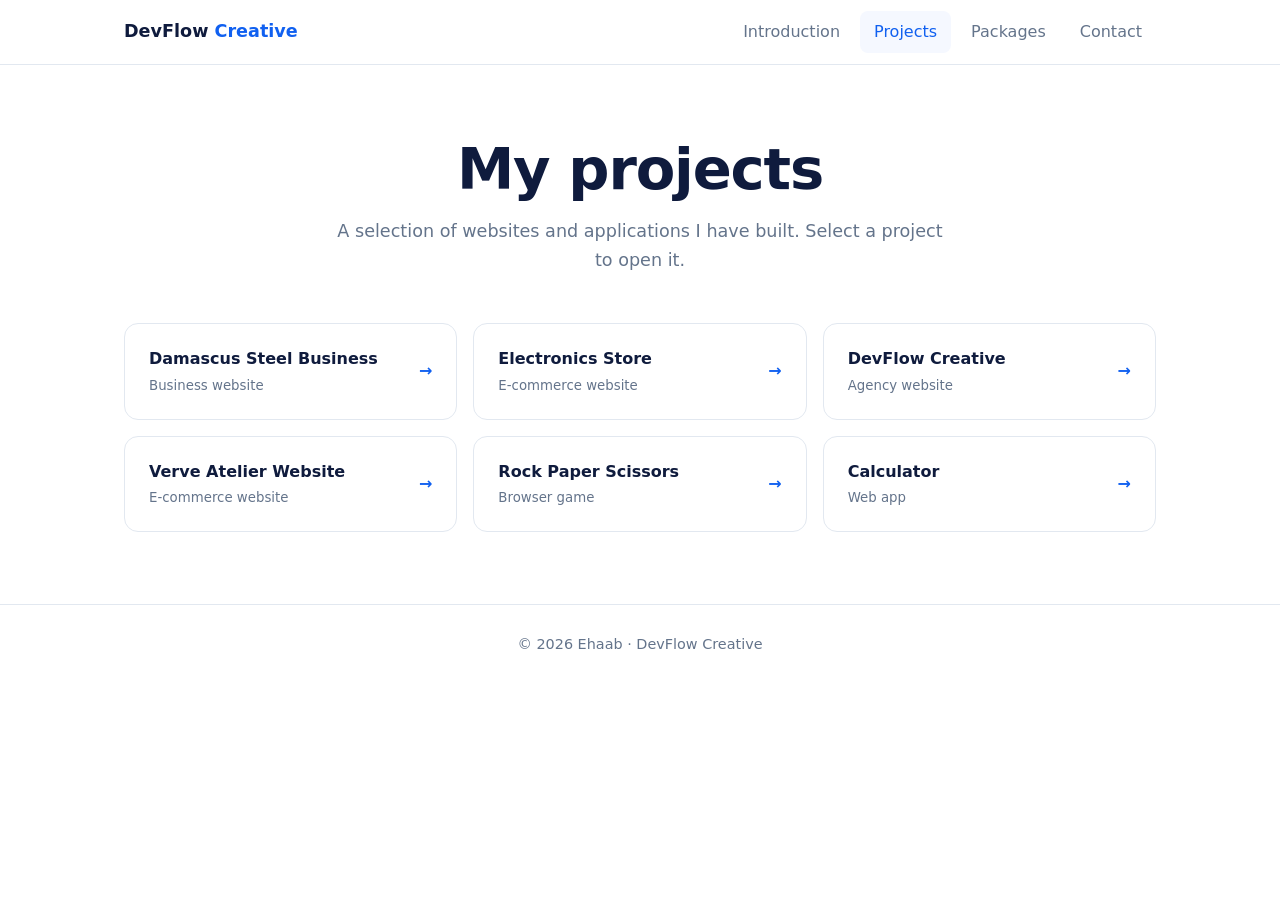
==== projects.html @ 433a0afb "Add files via upload" ====
<!DOCTYPE html>
<html lang="en">

<head>
    <meta charset="UTF-8">
    <meta name="viewport" content="width=device-width, initial-scale=1">
    <title>Projects | Ehaab - Software Engineer</title>
    <meta name="description" content="Selected projects by Ehaab.">
    <link rel="stylesheet" href="style.css">
</head>

<body>
    <header>
        <div class="wrap bar">
            <a class="logo" href="index.html">DevFlow <span>Creative</span></a>
            <input type="checkbox" id="menu" aria-label="Toggle menu">
            <label class="burger" for="menu"><i></i><i></i><i></i></label>
            <nav>
                <ul>
                    <li><a href="index.html">Introduction</a></li>
                    <li><a href="projects.html" class="active">Projects</a></li>
                    <li><a href="packages.html">Packages</a></li>
                    <li><a href="contact.html">Contact</a></li>
                </ul>
            </nav>
        </div>
    </header>
    <main>
        <section class="page">
            <div class="wrap">
                <div class="page-head">
                    <h1 class="rise">My projects</h1>
                    <p class="lead rise d2">A selection of websites and applications I have built. Select a project to
                        open it.</p>
                </div>
                <div class="projects">
                    
                    <a class="project" href="https://ecoderbro.github.io/damascus-swords-Blades/index.html"><span>Damascus Steel Business<small>Business website</small></span><b
                            aria-hidden="true">&rarr;</b></a>
                    <a class="project" href="https://ecoderbro.github.io/electronic-store-another-one/"><span>Electronics Store<small>E-commerce website</small></span><b
                            aria-hidden="true">&rarr;</b></a>
                    <a class="project" href="https://ecoderbro.github.io/dev-flow-ecom/index.html"><span>DevFlow Creative<small>Agency website</small></span><b
                            aria-hidden="true">&rarr;</b></a>
                    <a class="project" href="https://ecoderbro.github.io/Verve-Atelier/"><span>Verve Atelier Website<small>E-commerce website</small></span><b
                            aria-hidden="true">&rarr;</b></a>
                    <a class="project" href="https://ecoderbro.github.io/FRONTEND-1-rock-paper-scissors_project/"><span>Rock Paper Scissors<small>Browser game</small></span><b
                            aria-hidden="true">&rarr;</b></a>
                    <a class="project" href="https://ecoderbro.github.io/frontend-calculator/"><span>Calculator<small>Web app</small></span><b
                            aria-hidden="true">&rarr;</b></a>
                </div>
            </div>
        </section>
    </main>
    <footer>
        <div class="wrap">&copy; 2026 Ehaab &middot; DevFlow Creative</div>
    </footer>
</body>

</html>
---- style.css ----
:root {
    --navy: #0f1b3d;
    --text: #334155;
    --muted: #64748b;
    --blue: #1060f0;
    --indigo: #4f46e5;
    --bg: #fff;
    --soft: #f5f8ff;
    --line: #e2e8f0
}

* {
    box-sizing: border-box;
    margin: 0;
    padding: 0
}

html {
    scroll-behavior: smooth
}

body {
    font-family: "Segoe UI", system-ui, -apple-system, Roboto, Helvetica, Arial, sans-serif;
    color: var(--text);
    background: var(--bg);
    line-height: 1.65
}

a {
    color: inherit;
    text-decoration: none
}

:focus-visible {
    outline: 3px solid var(--blue);
    outline-offset: 3px;
    border-radius: 6px
}

.wrap {
    max-width: 1080px;
    margin: 0 auto;
    padding: 0 24px
}

/* header / nav (pure CSS mobile menu) */
header {
    position: sticky;
    top: 0;
    z-index: 10;
    background: rgba(255, 255, 255, .94);
    backdrop-filter: blur(8px);
    border-bottom: 1px solid var(--line)
}

.bar {
    display: flex;
    align-items: center;
    justify-content: space-between;
    height: 64px
}

.logo {
    font-weight: 700;
    color: var(--navy);
    font-size: 1.1rem
}

.logo span {
    color: var(--blue)
}

nav ul {
    display: flex;
    gap: 6px;
    list-style: none
}

nav a {
    display: block;
    padding: 8px 14px;
    border-radius: 8px;
    font-weight: 500;
    color: var(--muted);
    transition: color .2s, background .2s
}

nav a:hover {
    color: var(--navy);
    background: var(--soft)
}

nav a.active {
    color: var(--blue);
    background: var(--soft)
}

#menu,
.burger {
    display: none
}

.burger {
    cursor: pointer;
    width: 40px;
    height: 40px;
    align-items: center;
    justify-content: center;
    flex-direction: column;
    gap: 5px
}

.burger i {
    display: block;
    width: 22px;
    height: 2px;
    background: var(--navy);
    transition: transform .25s, opacity .25s
}

@media(max-width:720px) {
    .burger {
        display: flex
    }

    nav {
        position: absolute;
        top: 64px;
        left: 0;
        right: 0;
        background: #fff;
        border-bottom: 1px solid var(--line);
        max-height: 0;
        overflow: hidden;
        transition: max-height .3s
    }

    nav ul {
        flex-direction: column;
        padding: 8px 24px 16px
    }

    #menu:checked~nav {
        max-height: 320px
    }

    #menu:checked~.burger i:nth-child(1) {
        transform: translateY(7px) rotate(45deg)
    }

    #menu:checked~.burger i:nth-child(2) {
        opacity: 0
    }

    #menu:checked~.burger i:nth-child(3) {
        transform: translateY(-7px) rotate(-45deg)
    }
}

/* shared */
h1,
h2,
h3 {
    color: var(--navy);
    line-height: 1.15;
    letter-spacing: -.02em
}

h1 {
    font-size: clamp(2.2rem, 5.5vw, 3.6rem)
}

h2 {
    font-size: clamp(1.7rem, 4vw, 2.4rem)
}

.blue {
    color: var(--blue)
}

.lead {
    font-size: 1.1rem;
    color: var(--muted);
    max-width: 56ch
}

.page {
    padding: 72px 0
}

.page-head {
    text-align: center;
    margin-bottom: 48px
}

.page-head .lead {
    margin: 14px auto 0
}

.btn {
    display: inline-block;
    padding: 12px 24px;
    border-radius: 10px;
    font-weight: 600;
    border: 1px solid var(--line);
    background: #fff;
    color: var(--navy);
    transition: transform .2s, background .2s, box-shadow .2s
}

.btn:hover {
    transform: translateY(-2px);
    box-shadow: 0 6px 16px rgba(15, 27, 61, .1)
}

.btn.primary {
    background: var(--blue);
    border-color: var(--blue);
    color: #fff
}

.btn.primary:hover {
    background: #0c4fcc
}

footer {
    border-top: 1px solid var(--line);
    padding: 28px 0;
    text-align: center;
    color: var(--muted);
    font-size: .9rem
}

/* the one page-load moment: hero */
@keyframes rise {
    from {
        opacity: 0;
        transform: translateY(16px)
    }

    to {
        opacity: 1;
        transform: none
    }
}

.rise {
    animation: rise .7s ease both
}

.rise.d2 {
    animation-delay: .12s
}

.rise.d3 {
    animation-delay: .24s
}

/* intro */
.hero {
    display: grid;
    grid-template-columns: 1.3fr 1fr;
    gap: 56px;
    align-items: center
}

.hero p {
    margin: 18px 0 28px
}

.hero .actions {
    display: flex;
    gap: 12px;
    flex-wrap: wrap
}

.photo {
    justify-self: center;
    width: min(100%, 340px);
    aspect-ratio: 3/4;
    border-radius: 20px;
    overflow: hidden;
    border: 1px solid var(--line);
    box-shadow: 0 16px 40px rgba(15, 27, 61, .12)
}

.photo img {
    width: 100%;
    height: 100%;
    object-fit: cover;
    display: block
}

.about {
    background: var(--soft);
    border-top: 1px solid var(--line)
}

.about .grid {
    display: grid;
    grid-template-columns: 1fr 1fr;
    gap: 48px
}

.skills {
    display: flex;
    flex-wrap: wrap;
    gap: 10px;
    list-style: none;
    margin-top: 16px
}

.skills li {
    padding: 7px 14px;
    border: 1px solid var(--line);
    background: #fff;
    border-radius: 999px;
    font-weight: 500;
    color: var(--navy);
    font-size: .95rem
}

.about p+p {
    margin-top: 12px
}

@media(max-width:820px) {

    .hero,
    .about .grid {
        grid-template-columns: 1fr;
        gap: 36px
    }

    .photo {
        order: -1;
        width: 220px
    }

    .hero {
        text-align: center
    }

    .hero .lead {
        margin-inline: auto
    }

    .hero .actions {
        justify-content: center
    }
}

/* projects */
.projects {
    display: grid;
    grid-template-columns: repeat(auto-fit, minmax(280px, 1fr));
    gap: 16px
}

.project {
    display: flex;
    justify-content: space-between;
    align-items: center;
    padding: 22px 24px;
    border: 1px solid var(--line);
    border-radius: 14px;
    background: #fff;
    font-weight: 600;
    color: var(--navy);
    transition: border-color .2s, transform .2s, box-shadow .2s
}

.project small {
    display: block;
    font-weight: 400;
    color: var(--muted);
    margin-top: 2px
}

.project b {
    color: var(--blue);
    transition: transform .2s
}

.project:hover {
    border-color: var(--blue);
    transform: translateY(-2px);
    box-shadow: 0 8px 20px rgba(16, 96, 240, .1)
}

.project:hover b {
    transform: translateX(4px)
}

/* packages */
.plans {
    display: grid;
    grid-template-columns: repeat(3, 1fr);
    gap: 24px;
    align-items: stretch
}

.plan {
    display: flex;
    flex-direction: column;
    padding: 28px;
    border: 1px solid var(--line);
    border-radius: 18px;
    background: #fff
}

.plan.pop {
    border: 2px solid var(--blue);
    background: #fbfdff
}

.plan.prem {
    border-color: #d9d6fb;
    background: #faf9ff
}

.tag {
    align-self: flex-end;
    font-size: .78rem;
    font-weight: 700;
    padding: 4px 12px;
    border-radius: 999px;
    background: #e6f6ee;
    color: #0f7a45
}

.pop .tag {
    background: #e3edff;
    color: var(--blue)
}

.prem .tag {
    background: #ebe9fd;
    color: var(--indigo)
}

.plan h3 {
    font-size: 1.6rem;
    margin-top: -6px
}

.plan .desc {
    color: var(--muted);
    margin: 6px 0 16px;
    min-height: 3.3em
}

.price {
    font-size: 2.2rem;
    font-weight: 800;
    color: var(--navy);
    letter-spacing: -.02em;
    margin-bottom: 18px
}

.plan ul {
    list-style: none;
    flex: 1;
    margin-bottom: 24px
}

.plan li {
    padding: 5px 0 5px 28px;
    position: relative;
    font-size: .97rem
}

.plan li::before {
    content: "";
    position: absolute;
    left: 4px;
    top: 11px;
    width: 6px;
    height: 11px;
    border: solid #0f7a45;
    border-width: 0 2px 2px 0;
    transform: rotate(45deg)
}

.pop li::before {
    border-color: var(--blue)
}

.prem li::before {
    border-color: var(--indigo)
}

.plan .btn {
    text-align: center;
    background: #eef2f9;
    border-color: #eef2f9
}

.pop .btn {
    background: var(--blue);
    border-color: var(--blue);
    color: #fff
}

.prem .btn {
    background: var(--indigo);
    border-color: var(--indigo);
    color: #fff
}

@media(max-width:900px) {
    .plans {
        grid-template-columns: 1fr;
        max-width: 460px;
        margin: 0 auto
    }

    .plan .desc {
        min-height: 0
    }
}

/* contact */
.contact {
    display: grid;
    grid-template-columns: repeat(auto-fit, minmax(240px, 1fr));
    gap: 16px;
    max-width: 760px;
    margin: 0 auto
}

.card {
    padding: 24px;
    border: 1px solid var(--line);
    border-radius: 14px;
    background: #fff;
    transition: border-color .2s, transform .2s
}

.card:hover {
    border-color: var(--blue);
    transform: translateY(-2px)
}

.card h3 {
    font-size: 1.05rem;
    margin-bottom: 4px
}

.card p {
    color: var(--muted);
    word-break: break-word
}

.card.wa {
    background: var(--soft)
}

@media(prefers-reduced-motion:reduce) {
    * {
        animation: none !important;
        transition: none !important;
        scroll-behavior: auto !important
    }
}
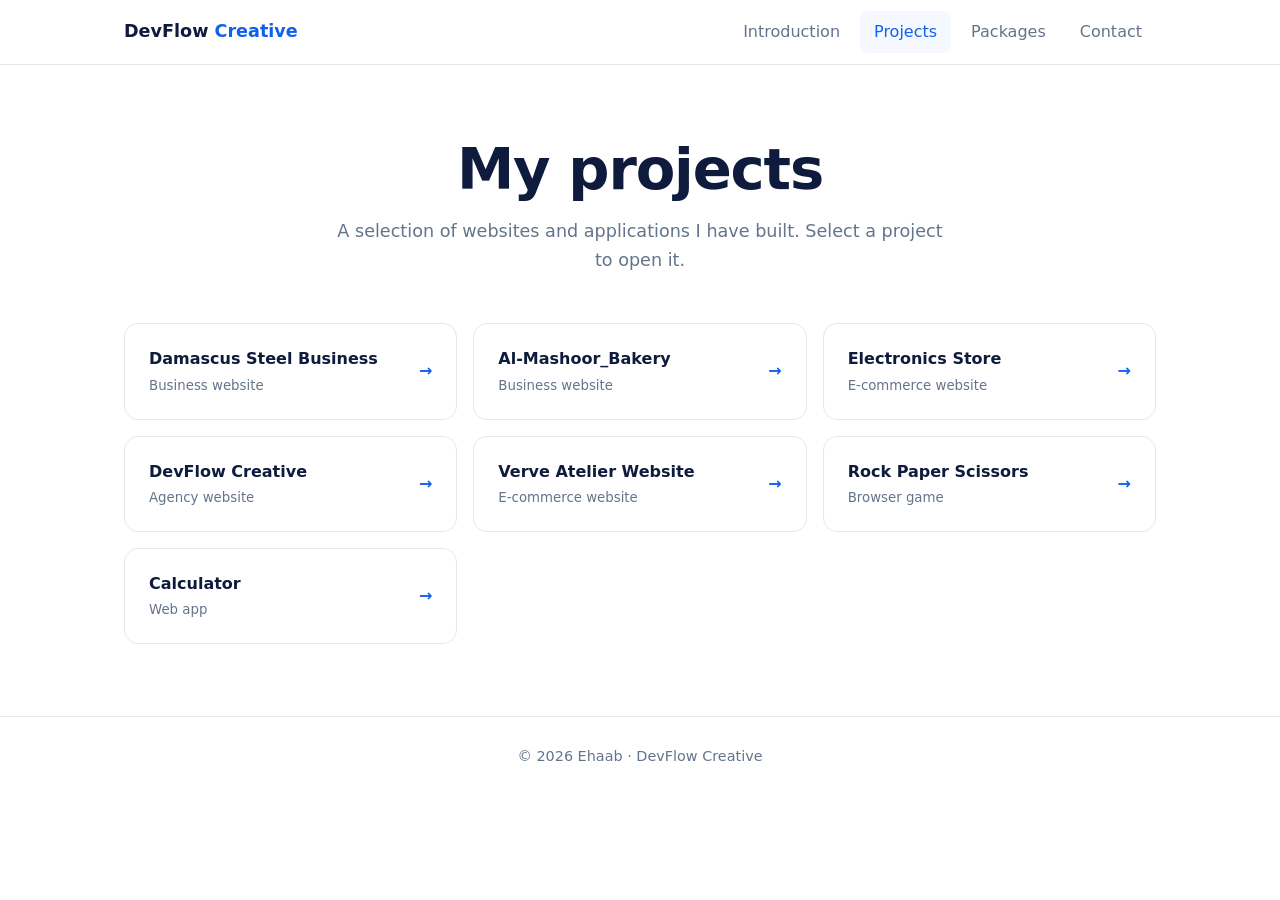
==== commit 9ccc87d1: "Add Al-Mashoor Bakery project link to projects.html" ====
--- a/projects.html
+++ b/projects.html
@@ -37,6 +37,8 @@
                     
                     <a class="project" href="https://ecoderbro.github.io/damascus-swords-Blades/index.html"><span>Damascus Steel Business<small>Business website</small></span><b
                             aria-hidden="true">&rarr;</b></a>
+                    <a class="project" href="https://ecoderbro.github.io/Al-Mashoor-Bakery/index.html"><span>Al-Mashoor_Bakery<small>Business website</small></span><b
+                            aria-hidden="true">&rarr;</b></a>
                     <a class="project" href="https://ecoderbro.github.io/electronic-store-another-one/"><span>Electronics Store<small>E-commerce website</small></span><b
                             aria-hidden="true">&rarr;</b></a>
                     <a class="project" href="https://ecoderbro.github.io/dev-flow-ecom/index.html"><span>DevFlow Creative<small>Agency website</small></span><b
@@ -56,4 +58,4 @@
     </footer>
 </body>
 
-</html>+</html>
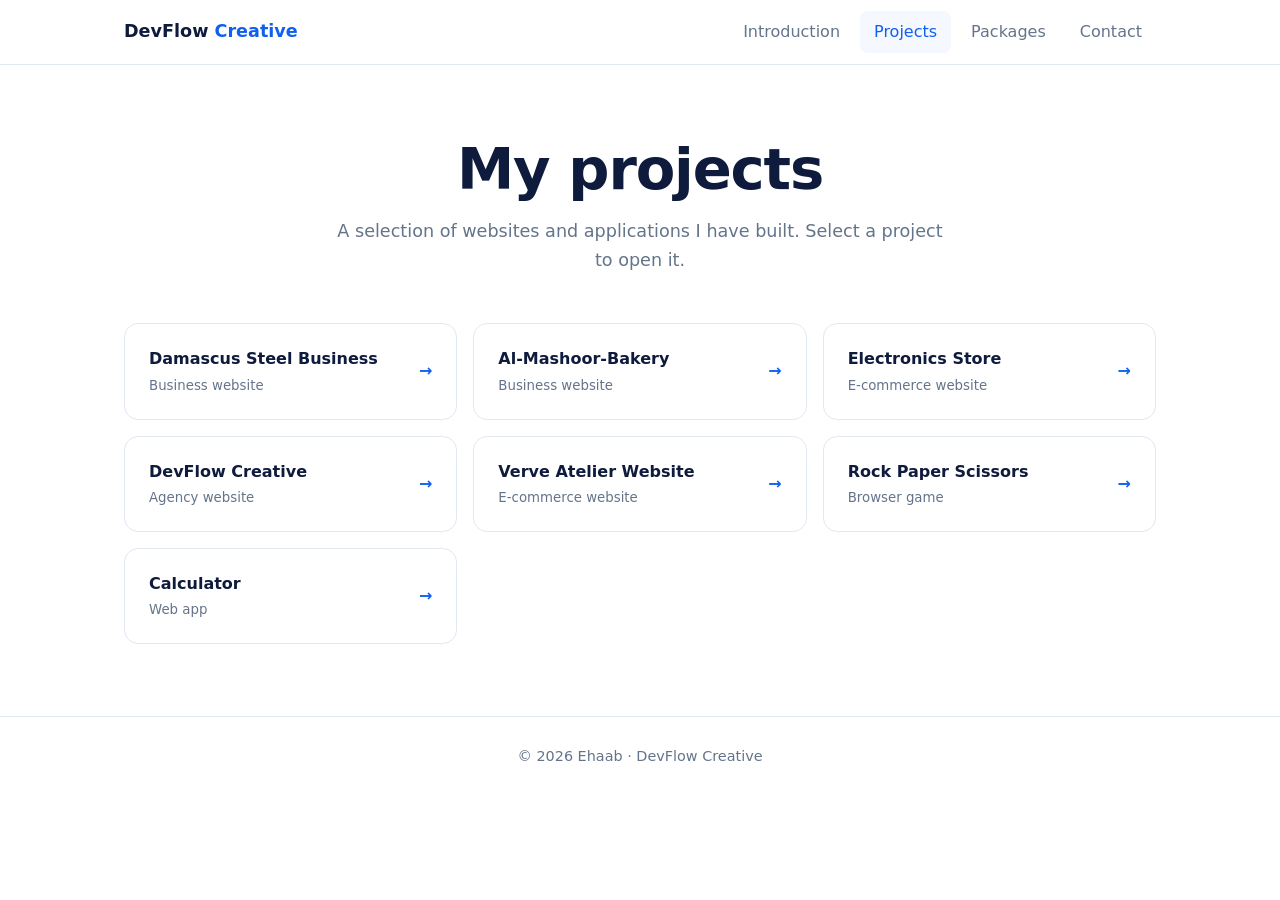
==== commit 4efd9211: "Fix link formatting for Al-Mashoor Bakery project" ====
--- a/projects.html
+++ b/projects.html
@@ -37,7 +37,7 @@
                     
                     <a class="project" href="https://ecoderbro.github.io/damascus-swords-Blades/index.html"><span>Damascus Steel Business<small>Business website</small></span><b
                             aria-hidden="true">&rarr;</b></a>
-                    <a class="project" href="https://ecoderbro.github.io/Al-Mashoor-Bakery/index.html"><span>Al-Mashoor_Bakery<small>Business website</small></span><b
+                    <a class="project" href="https://ecoderbro.github.io/Al-Mashoor-Bakery/index.html"><span>Al-Mashoor-Bakery<small>Business website</small></span><b
                             aria-hidden="true">&rarr;</b></a>
                     <a class="project" href="https://ecoderbro.github.io/electronic-store-another-one/"><span>Electronics Store<small>E-commerce website</small></span><b
                             aria-hidden="true">&rarr;</b></a>
